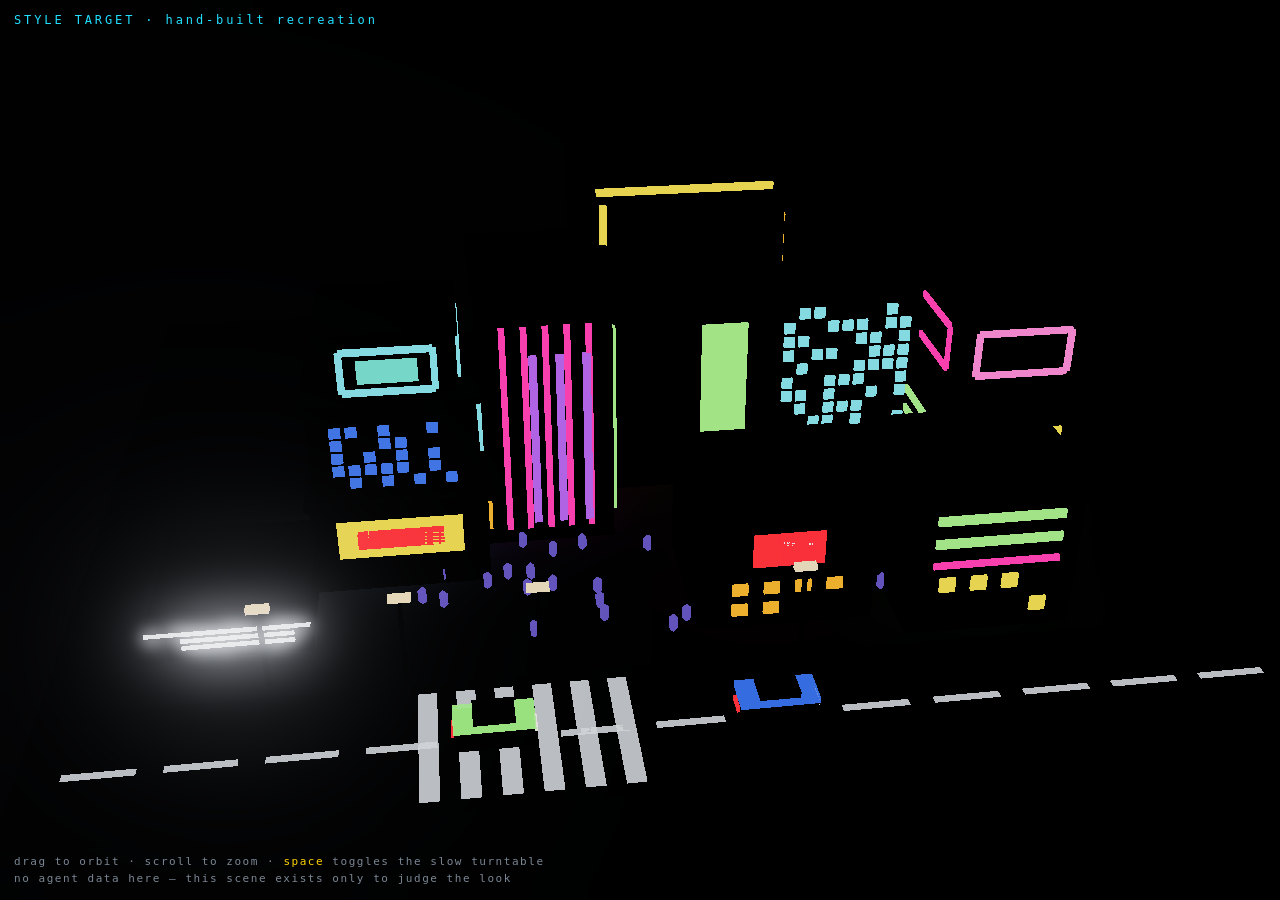
==== diorama.html @ 5dd0c965 "city: deploy 2026-07-25 11:24" ====
<!doctype html>
<html lang="en">
<head>
<meta charset="utf-8" />
<meta name="viewport" content="width=device-width, initial-scale=1" />
<title>STYLE TARGET — neon diorama</title>
<style>
  * { box-sizing: border-box; }
  html, body { margin: 0; height: 100%; overflow: hidden; background: #07070b; }
  #scene { position: fixed; inset: 0; width: 100%; height: 100%; display: block; }
  .note {
    position: fixed; left: 14px; bottom: 12px; z-index: 5;
    font: 11px/1.6 ui-monospace, Consolas, monospace;
    color: #7b8794; letter-spacing: 0.14em; pointer-events: none;
  }
  .note b { color: #ffd400; font-weight: 500; }
  .tag {
    position: fixed; left: 14px; top: 12px; z-index: 5;
    font: 12px/1.4 ui-monospace, Consolas, monospace;
    letter-spacing: 0.24em; color: #22e0ff;
  }
</style>
  <script type="module" crossorigin src="./assets/diorama-BSNo-cNc.js"></script>
  <link rel="modulepreload" crossorigin href="./assets/BufferGeometryUtils-CBthyOhG.js">
</head>
<body>
  <canvas id="scene"></canvas>
  <div class="tag">STYLE TARGET · hand-built recreation</div>
  <div class="note">
    drag to orbit · scroll to zoom · <b>space</b> toggles the slow turntable<br />
    no agent data here — this scene exists only to judge the look
  </div>
</body>
</html>
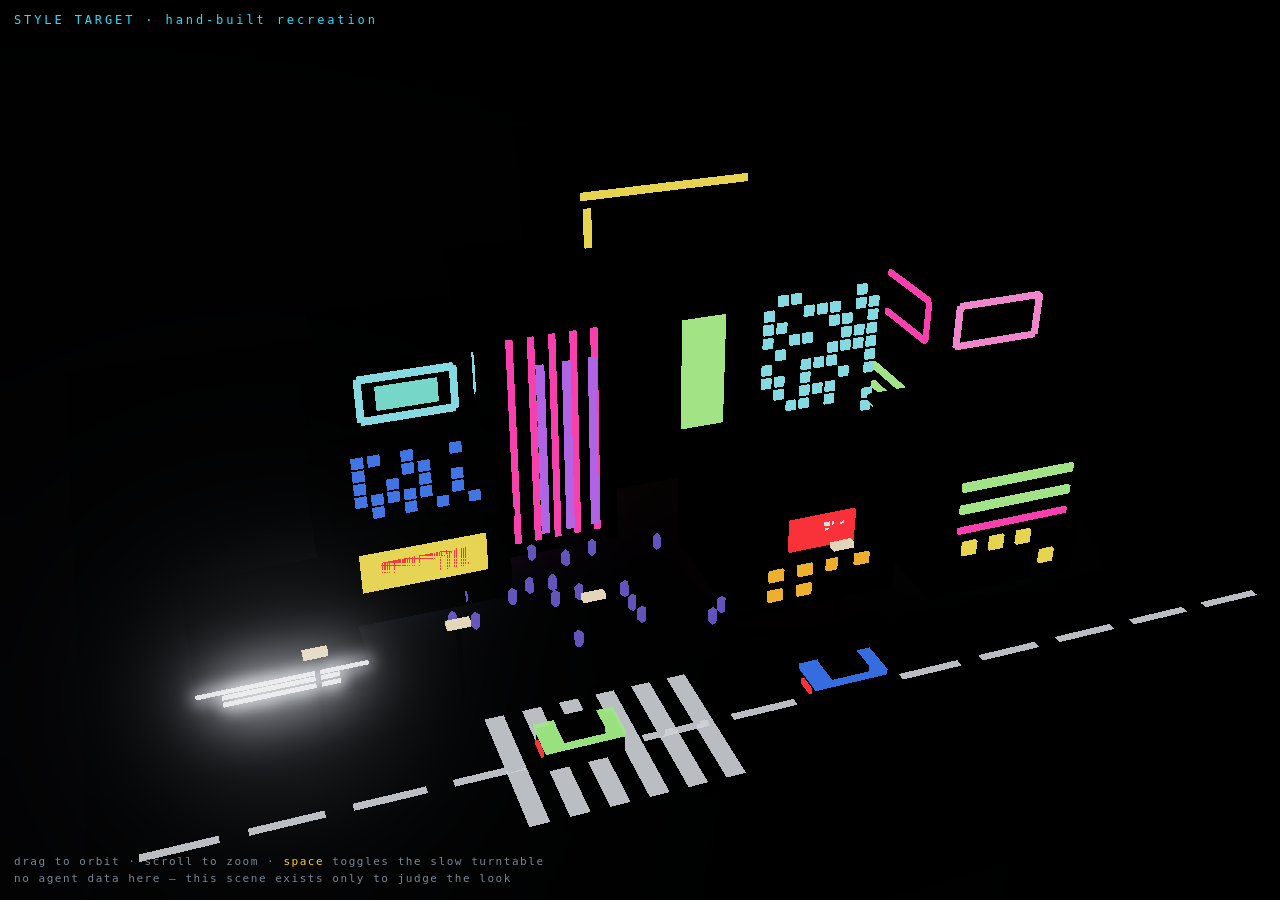
==== commit de1014e9: "city: deploy 2026-07-25 11:38" ====
--- a/diorama.html
+++ b/diorama.html
@@ -20,8 +20,8 @@
     letter-spacing: 0.24em; color: #22e0ff;
   }
 </style>
-  <script type="module" crossorigin src="./assets/diorama-BSNo-cNc.js"></script>
-  <link rel="modulepreload" crossorigin href="./assets/BufferGeometryUtils-CBthyOhG.js">
+  <script type="module" crossorigin src="./assets/diorama-BPPztygz.js"></script>
+  <link rel="modulepreload" crossorigin href="./assets/BufferGeometryUtils-DZYf7ubo.js">
 </head>
 <body>
   <canvas id="scene"></canvas>
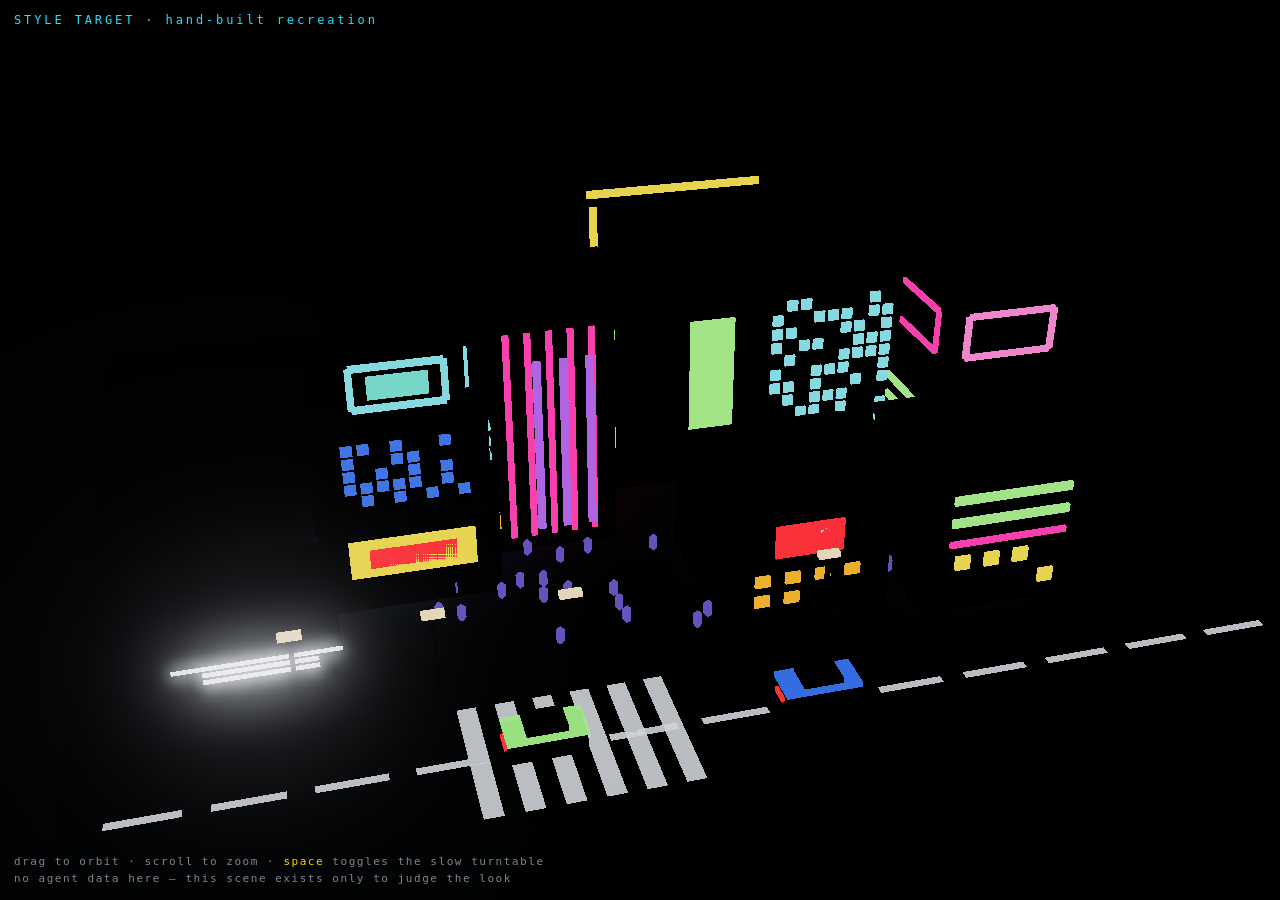
==== commit abe1f8ee: "city: deploy 2026-07-25 15:36" ====
--- a/diorama.html
+++ b/diorama.html
@@ -20,8 +20,8 @@
     letter-spacing: 0.24em; color: #22e0ff;
   }
 </style>
-  <script type="module" crossorigin src="./assets/diorama-BPPztygz.js"></script>
-  <link rel="modulepreload" crossorigin href="./assets/BufferGeometryUtils-DZYf7ubo.js">
+  <script type="module" crossorigin src="./assets/diorama-D_0SGLxD.js"></script>
+  <link rel="modulepreload" crossorigin href="./assets/BufferGeometryUtils-CQT_ibYB.js">
 </head>
 <body>
   <canvas id="scene"></canvas>
